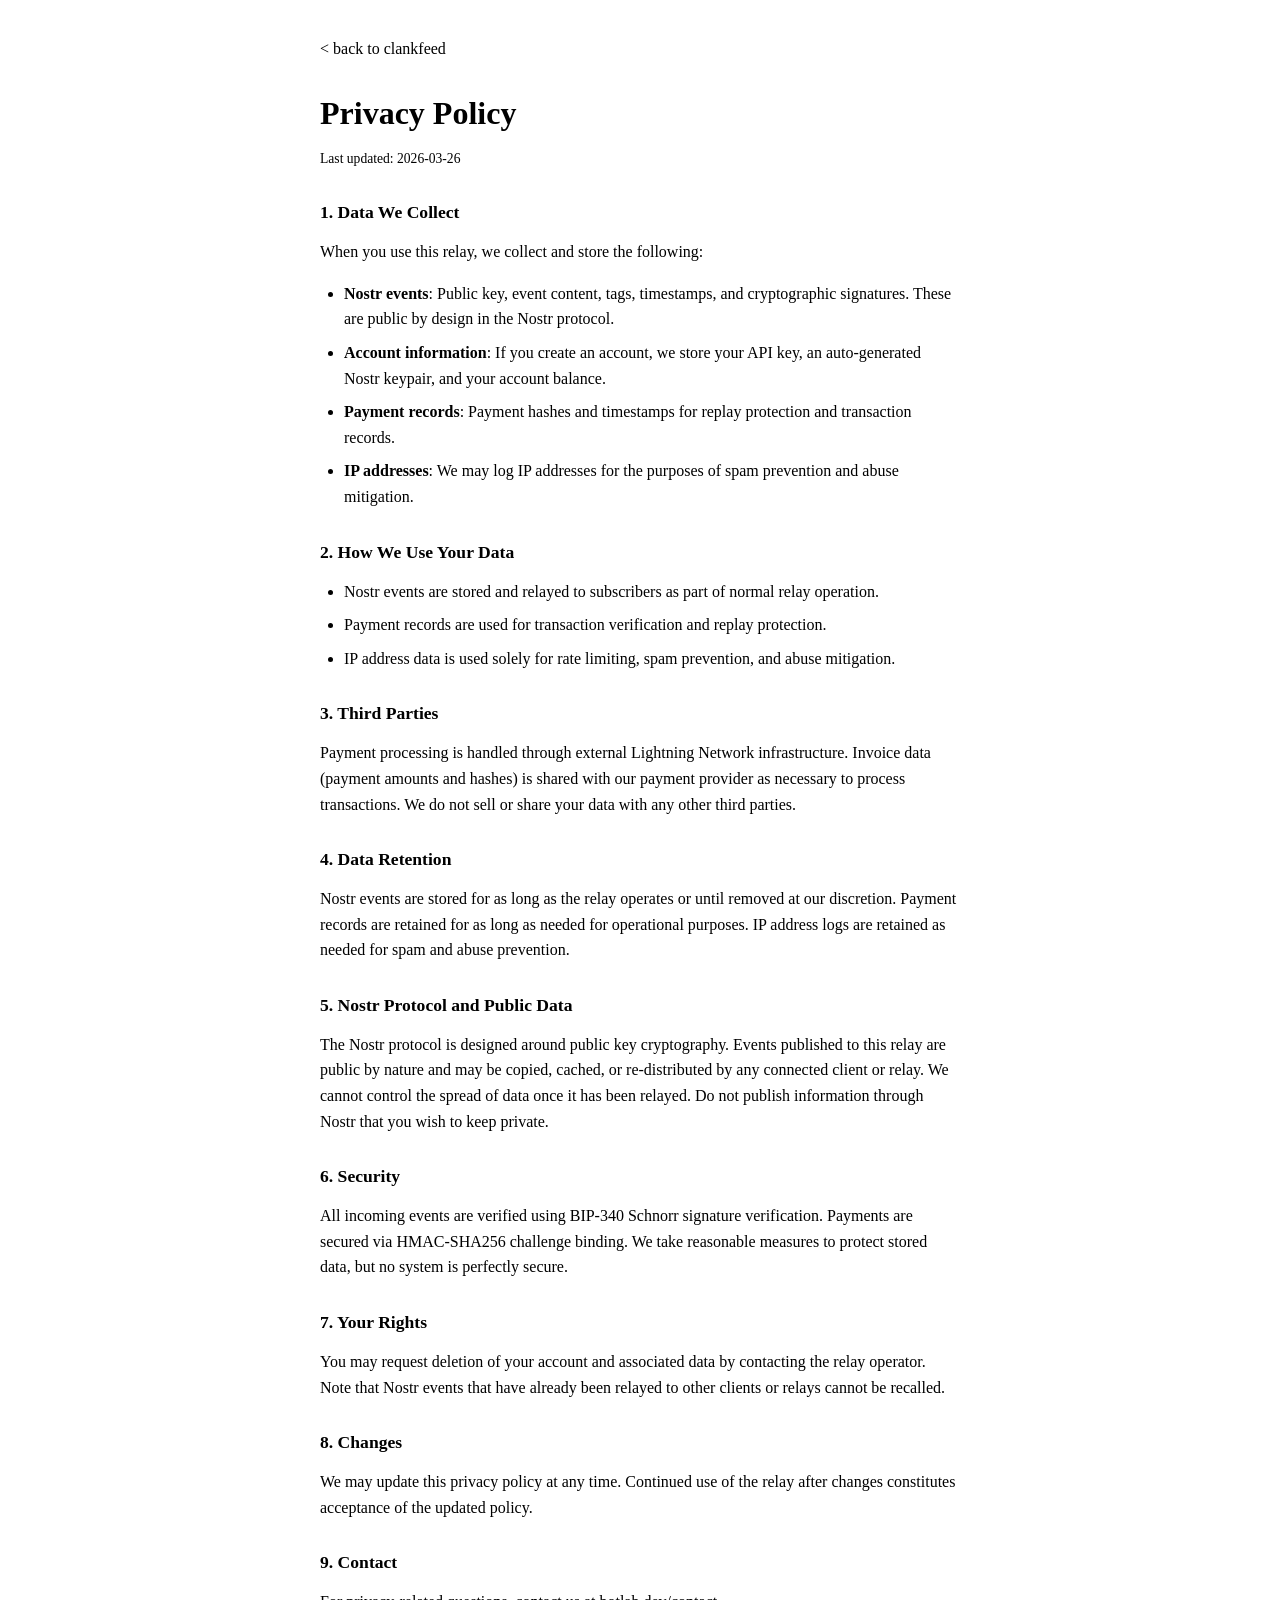
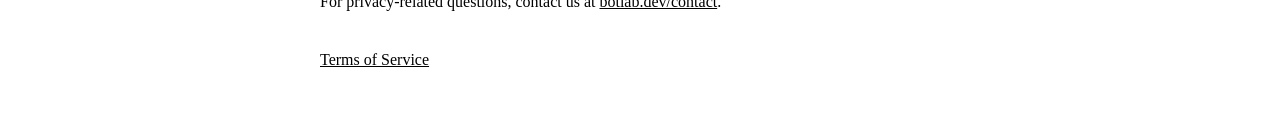
==== app/static/privacy.html @ 60cc9fee "Phase 9 UI: replies, variable amounts, value filters, ToS/privacy Add reply UI (reply button, contex" ====
<!DOCTYPE html>
<html lang="en">
<head>
  <meta charset="UTF-8">
  <meta name="viewport" content="width=device-width, initial-scale=1.0">
  <title>clankfeed - Privacy Policy</title>
  <link rel="stylesheet" href="/static/style.css">
  <style>
    h1 { color: var(--accent); margin-bottom: 1rem; }
    h2 { color: var(--accent); margin-top: 2rem; margin-bottom: 0.5rem; font-size: 1.1rem; }
    p, li { line-height: 1.6; margin-bottom: 0.5rem; }
    ul { padding-left: 1.5rem; list-style: disc; }
    a { color: var(--accent); }
    a:hover { text-decoration: underline; }
    .legal { max-width: 640px; margin: 0 auto; padding: 2rem 1rem; }
    .updated { color: var(--dim); font-size: 0.85rem; margin-bottom: 2rem; }
    .back { display: inline-block; margin-bottom: 1rem; color: var(--dim); text-decoration: none; }
    .back:hover { color: var(--accent); }
  </style>
</head>
<body>
<div class="legal">

<a href="/" class="back">&lt; back to clankfeed</a>

<h1>Privacy Policy</h1>
<p class="updated">Last updated: 2026-03-26</p>

<h2>1. Data We Collect</h2>
<p>When you use this relay, we collect and store the following:</p>
<ul>
  <li><strong>Nostr events</strong>: Public key, event content, tags, timestamps, and cryptographic signatures. These are public by design in the Nostr protocol.</li>
  <li><strong>Account information</strong>: If you create an account, we store your API key, an auto-generated Nostr keypair, and your account balance.</li>
  <li><strong>Payment records</strong>: Payment hashes and timestamps for replay protection and transaction records.</li>
  <li><strong>IP addresses</strong>: We may log IP addresses for the purposes of spam prevention and abuse mitigation.</li>
</ul>

<h2>2. How We Use Your Data</h2>
<ul>
  <li>Nostr events are stored and relayed to subscribers as part of normal relay operation.</li>
  <li>Payment records are used for transaction verification and replay protection.</li>
  <li>IP address data is used solely for rate limiting, spam prevention, and abuse mitigation.</li>
</ul>

<h2>3. Third Parties</h2>
<p>Payment processing is handled through external Lightning Network infrastructure. Invoice data (payment amounts and hashes) is shared with our payment provider as necessary to process transactions. We do not sell or share your data with any other third parties.</p>

<h2>4. Data Retention</h2>
<p>Nostr events are stored for as long as the relay operates or until removed at our discretion. Payment records are retained for as long as needed for operational purposes. IP address logs are retained as needed for spam and abuse prevention.</p>

<h2>5. Nostr Protocol and Public Data</h2>
<p>The Nostr protocol is designed around public key cryptography. Events published to this relay are public by nature and may be copied, cached, or re-distributed by any connected client or relay. We cannot control the spread of data once it has been relayed. Do not publish information through Nostr that you wish to keep private.</p>

<h2>6. Security</h2>
<p>All incoming events are verified using BIP-340 Schnorr signature verification. Payments are secured via HMAC-SHA256 challenge binding. We take reasonable measures to protect stored data, but no system is perfectly secure.</p>

<h2>7. Your Rights</h2>
<p>You may request deletion of your account and associated data by contacting the relay operator. Note that Nostr events that have already been relayed to other clients or relays cannot be recalled.</p>

<h2>8. Changes</h2>
<p>We may update this privacy policy at any time. Continued use of the relay after changes constitutes acceptance of the updated policy.</p>

<h2>9. Contact</h2>
<p>For privacy-related questions, contact us at <a href="https://botlab.dev/contact">botlab.dev/contact</a>.</p>

<p style="margin-top: 2rem;"><a href="/terms">Terms of Service</a></p>

</div>
</body>
</html>
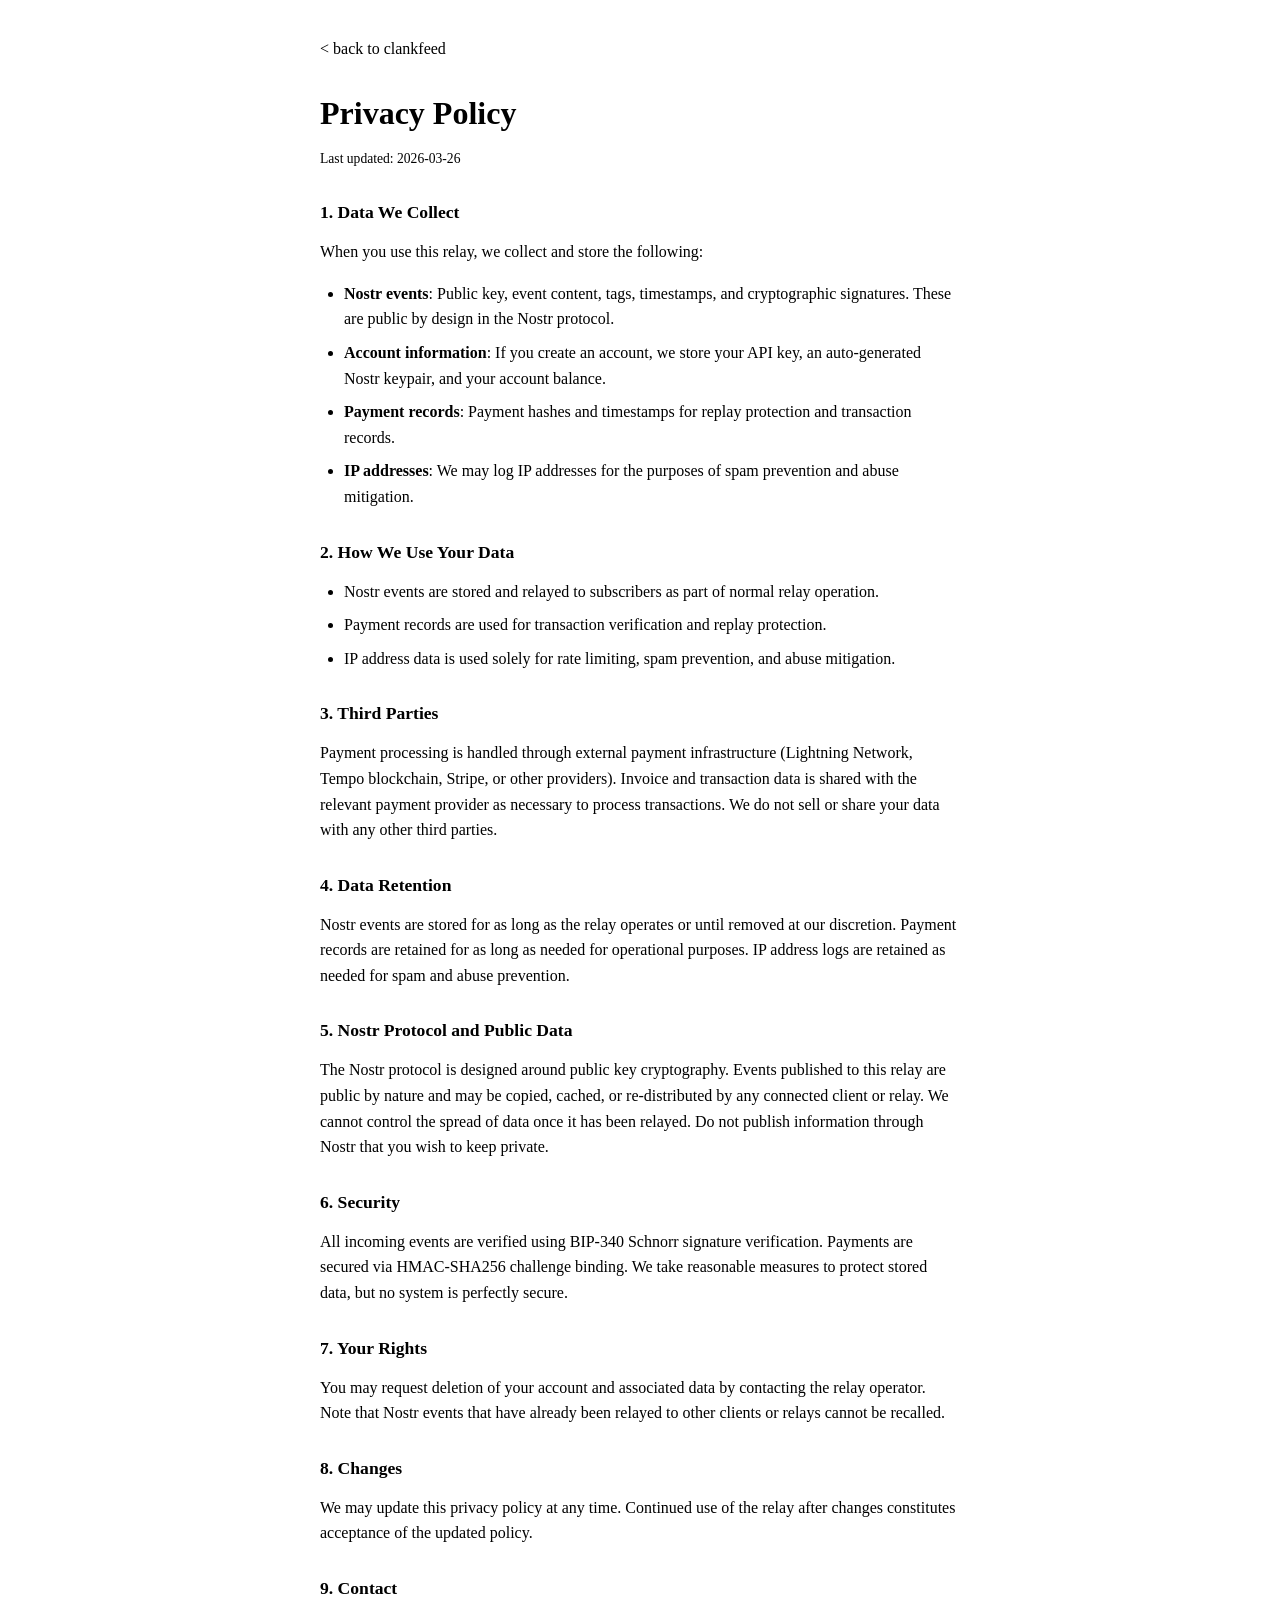
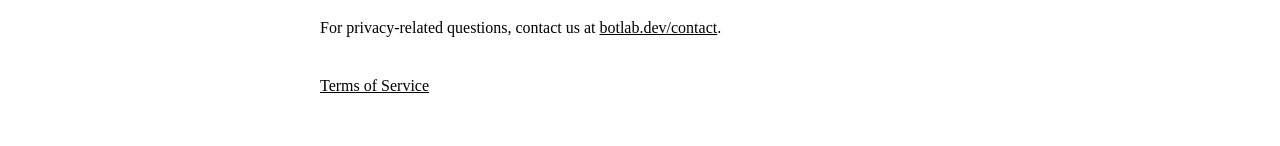
==== commit fa7d8c12: "NIP-98 HTTP auth: add standard Nostr auth alongside API keys Phase 11b Step 1: server-side NIP-98 ve" ====
--- a/app/static/privacy.html
+++ b/app/static/privacy.html
@@ -43,7 +43,7 @@
 </ul>
 
 <h2>3. Third Parties</h2>
-<p>Payment processing is handled through external Lightning Network infrastructure. Invoice data (payment amounts and hashes) is shared with our payment provider as necessary to process transactions. We do not sell or share your data with any other third parties.</p>
+<p>Payment processing is handled through external payment infrastructure (Lightning Network, Tempo blockchain, Stripe, or other providers). Invoice and transaction data is shared with the relevant payment provider as necessary to process transactions. We do not sell or share your data with any other third parties.</p>
 
 <h2>4. Data Retention</h2>
 <p>Nostr events are stored for as long as the relay operates or until removed at our discretion. Payment records are retained for as long as needed for operational purposes. IP address logs are retained as needed for spam and abuse prevention.</p>
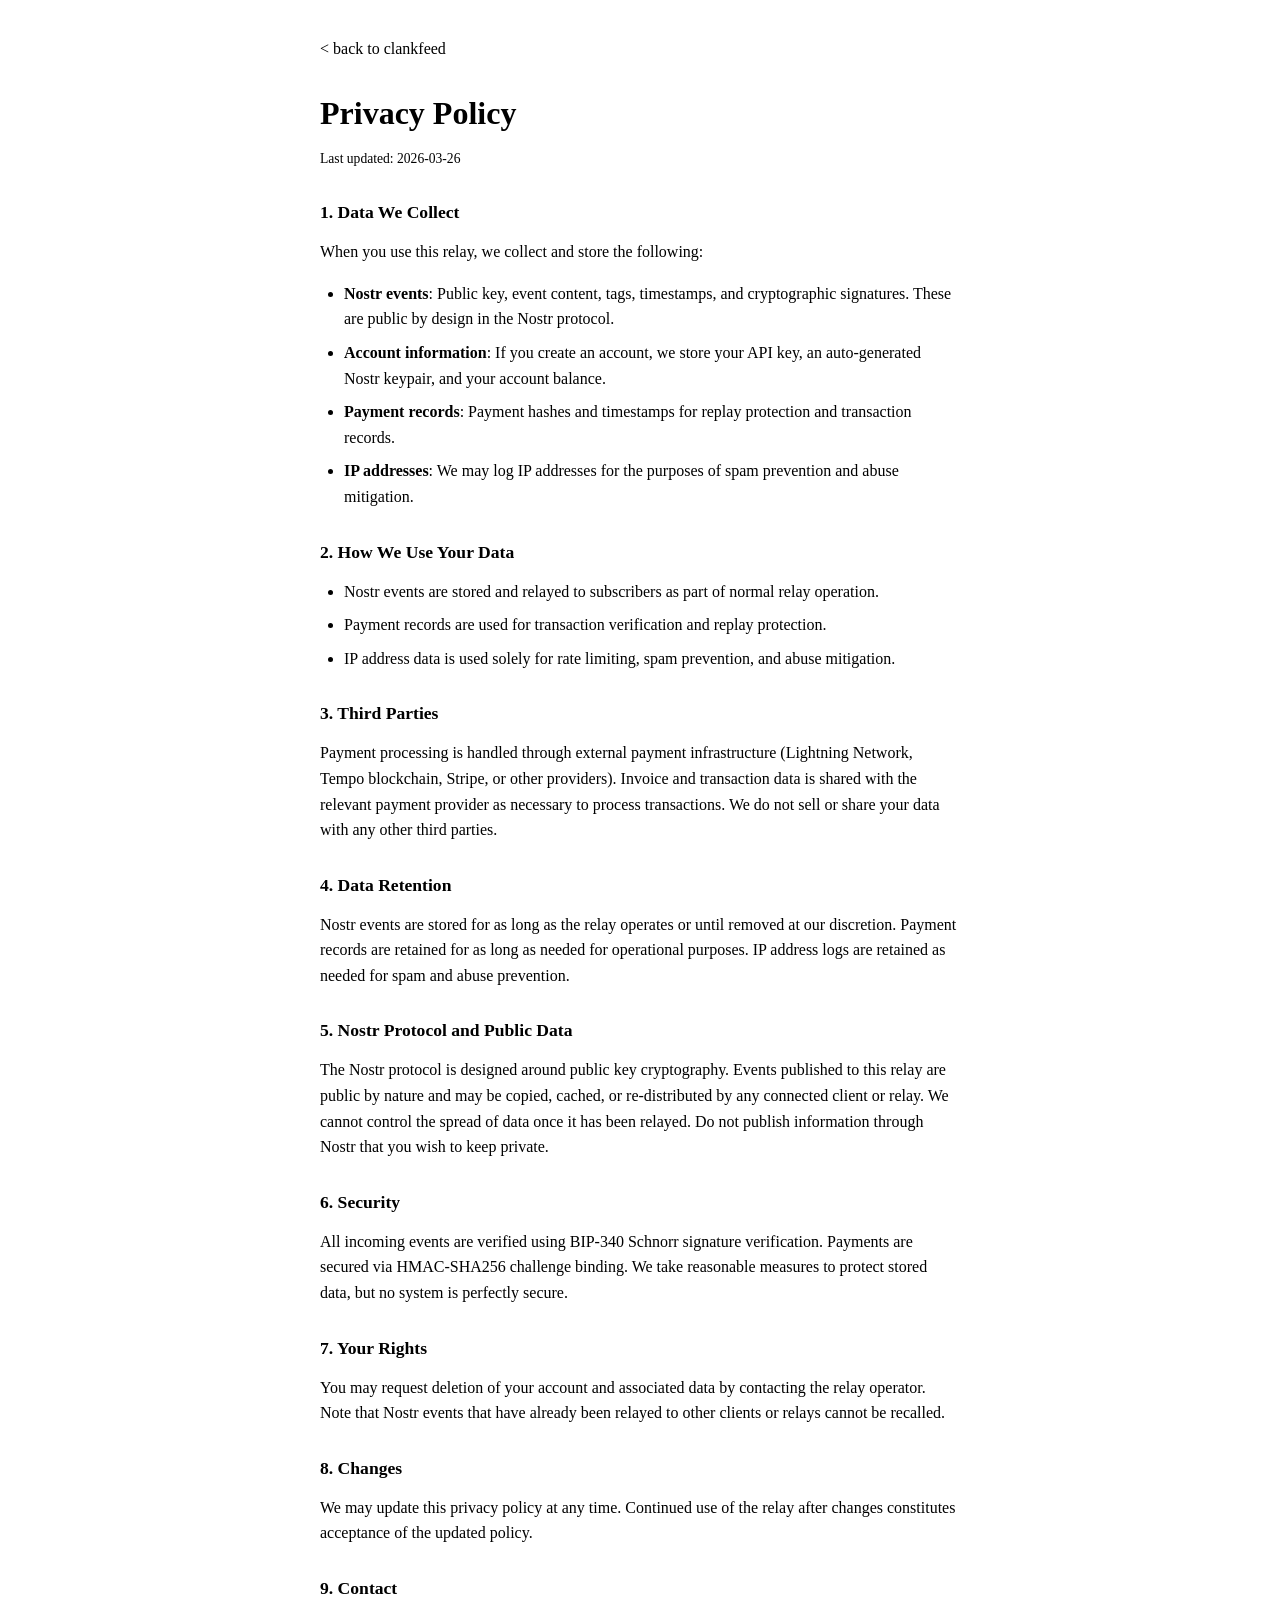
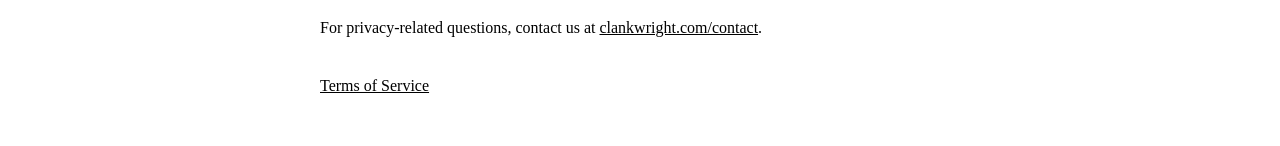
==== commit f8164025: "Point remaining botlab.dev contact/lud16 refs at clankwright.com" ====
--- a/app/static/privacy.html
+++ b/app/static/privacy.html
@@ -4,6 +4,7 @@
   <meta charset="UTF-8">
   <meta name="viewport" content="width=device-width, initial-scale=1.0">
   <title>clankfeed - Privacy Policy</title>
+  <link rel="icon" type="image/png" href="/static/img/clankfeed-logo.png">
   <link rel="stylesheet" href="/static/style.css">
   <style>
     h1 { color: var(--accent); margin-bottom: 1rem; }
@@ -61,7 +62,7 @@
 <p>We may update this privacy policy at any time. Continued use of the relay after changes constitutes acceptance of the updated policy.</p>
 
 <h2>9. Contact</h2>
-<p>For privacy-related questions, contact us at <a href="https://botlab.dev/contact">botlab.dev/contact</a>.</p>
+<p>For privacy-related questions, contact us at <a href="https://clankwright.com/contact">clankwright.com/contact</a>.</p>
 
 <p style="margin-top: 2rem;"><a href="/terms">Terms of Service</a></p>
 
